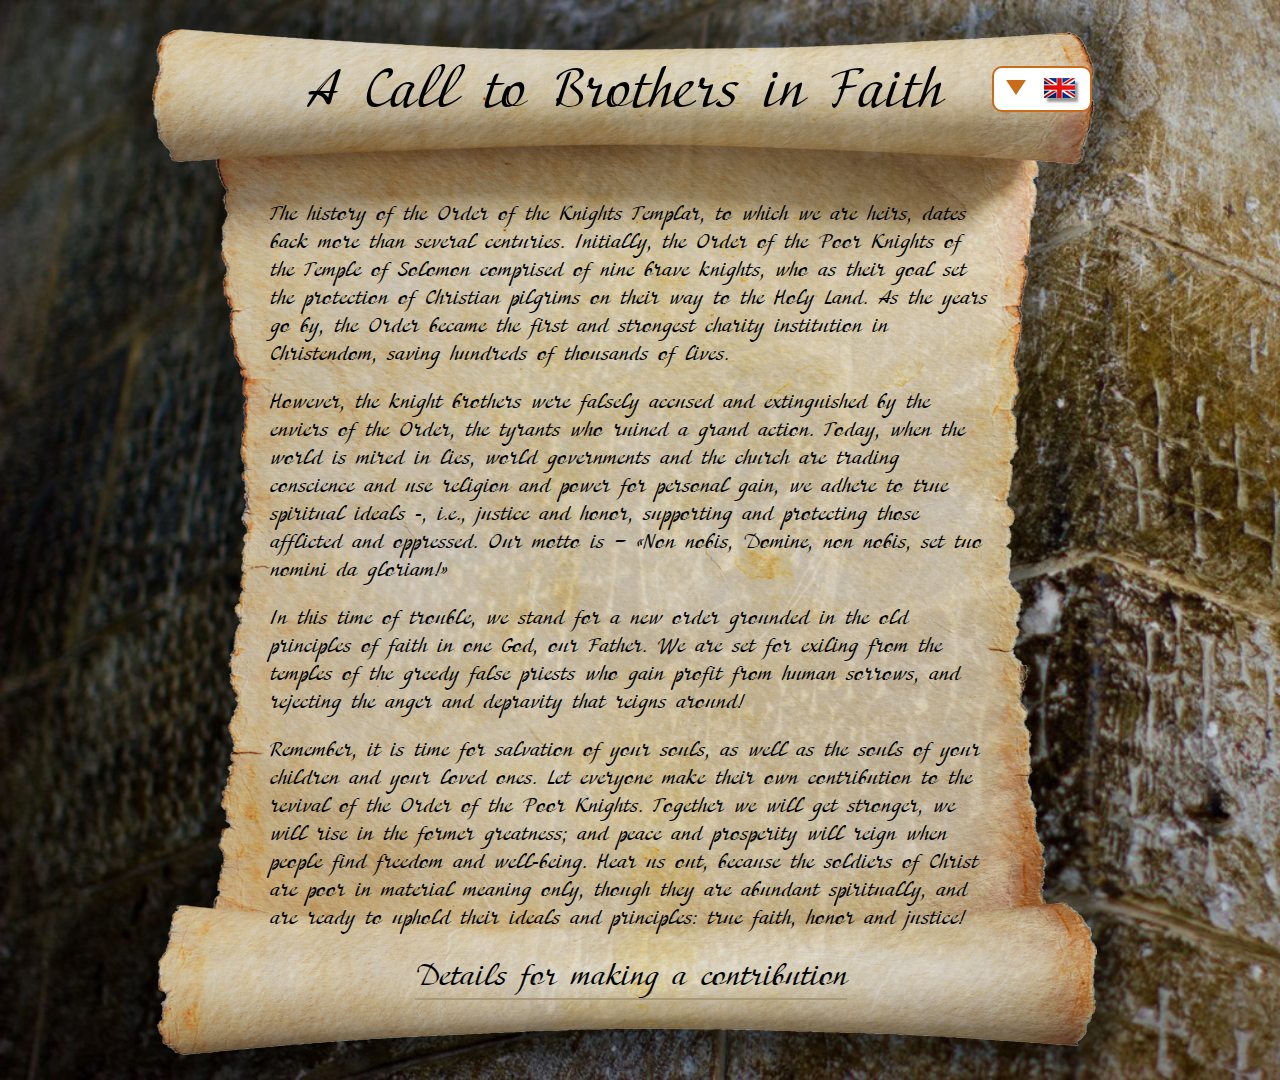
==== index.html @ 1a9f0876 "first commit" ====
<!doctype html>
<html lang="en">
<head>
    <meta charset="UTF-8">
    <meta name="viewport"
          content="width=device-width, user-scalable=no, initial-scale=1.0, maximum-scale=1.0, minimum-scale=1.0">
    <meta http-equiv="X-UA-Compatible" content="ie=edge">
    <title>Орден</title>
    <link rel="stylesheet" href="css/style.css">
    <link rel="stylesheet" href="fonts/stylesheet.css">
    <link rel="stylesheet" href="css/customSelect.css">

</head>
<body>
<main class="main">
    <div class="container">
        <div class="main-wrap">
        <div class="main-wrapper">
            <img src="img/scroll.png" alt="">
            <div class="main-wrapper__title">
                <h1 class="lang-title__letter">A Call to Brothers in Faith</h1>
                <div class="wrapper">
                    <div class="select__wrap">
                        <ul class="default__option">
                            <li>
                                <div class="option british">
                                    <div class="icon"></div>
                                </div>
                            </li>
                        </ul>
                        <ul class="select__ul">
                            <li>
                                <div class="option br">
                                    <div class="icon" data-language="br"></div>
                                </div>
                            </li>
                            <li>
                                <div class="option russia">
                                    <div class="icon" data-language="ru"></div>
                                </div>
                            </li>
                            <li>
                                <div class="option english">
                                    <div class="icon" data-language="en"></div>
                                </div>
                            </li>
                        </ul>
                    </div>
                </div>
            </div>
            <div class="main-wrapper__info">
                <p class="lang-first__p">The history of the Order of the Knights Templar, to which we are heirs, dates
                    back more than several centuries. Initially, the Order of the Poor Knights of
                    the Temple of Solomon comprised of nine brave knights, who as their goal
                    set the protection of Christian pilgrims on their way to the Holy Land. As
                    the years go by, the Order became the first and strongest charity institution
                    in Christendom, saving hundreds of thousands of lives.
                </p>
                <p class="lang-second__p">
                    However, the knight brothers were falsely accused and extinguished by the
                    enviers of the Order, the tyrants who ruined a grand action. Today, when
                    the world is mired in lies, world governments and the church are trading
                    conscience and use religion and power for personal gain, we adhere to
                    true spiritual ideals -, i.e., justice and honor, supporting and protecting
                    those afflicted and oppressed. Our motto is – «Non nobis, Domine,
                    non nobis, set tuo nomini da gloriam!»
                </p>
                <p class="lang-third__p">
                    In this time of trouble, we stand for a new order grounded in the old principles
                    of faith in one God, our Father. We are set for exiling from the temples of the
                    greedy false priests who gain profit from human sorrows, and rejecting the
                    anger and depravity that reigns around!
                </p>
                <p class="lang-fourth__p">
                    Remember, it is time for salvation of your souls, as well as the souls of your
                    children and your loved ones. Let everyone make their own contribution to
                    the revival of the Order of the Poor Knights. Together we will get stronger,
                    we will rise in the former greatness; and peace and prosperity will reign
                    when people find freedom and well-being. Hear us out, because the soldiers
                    of Christ are poor in material meaning only, though they are abundant
                    spiritually, and are ready to uphold their ideals and principles: true faith,
                    honor and justice!
                </p>
            </div>
            <div class="main-wrapper__link">
                <a href="main.html" class="lang-link">Details for making a contribution</a>
            </div>
        </div>
    </div>
    </div>
</main>
<script src="https://code.jquery.com/jquery-3.4.1.min.js"></script>
<script src="js/translate.js"></script>
<script src="js/main.js"></script>
</body>
</html>
---- css/style.css ----
body {
    font-family: 'adventureregular',sans-serif;
    margin: 0;
}
h1{
    margin: 0;
}
p{
    margin: 0;
}
.main{
    background: url("../img/original.jpg") no-repeat;
    z-index: 10;
    background-size: cover;
}
.main-wrap{
 }
.container{
    width: 1080px;
    padding: 0 15px;
    margin: 0 auto;
}
.main-wrapper{
    /*background: url("../img/scroll.png") no-repeat;*/
    /*background-size: cover;*/
    text-align: center;
    z-index: 9;
    height: 1080px;
    width: 1049px;
    position: relative;
}
.main-wrapper img{
    position: absolute;
    left: 0;
    z-index: 1;
}
.main-wrapper__title{
    position: relative;
    padding-top: 60px;
    z-index: 2;
}
.main-wrapper__title h1{
    font-size: 54px;
    font-weight: 400;
}
.main-wrapper__title select{
    position: absolute;
    right: 130px;
    top: 90px;
}
.main-wrapper__info{
    max-width: 721px;
    text-align: left;
    margin-left: 170px;
    padding-top: 50px;
    z-index: 2;
    position: relative;
}
.main-wrapper__info p{
    font-size: 21px;
    font-weight: 400;
    margin-top: 20px;
}
.main-wrapper__link{
    z-index: 2;
    position: absolute;
    bottom: 80px;
    left: 30%;
}
.main-wrapper__link a{
    font-size: 30px;
    color: black;
    text-decoration: none;
    border-bottom: 2px solid #a99a75;
}
.lang-first__p{
    font-size: 21px;
    font-weight: 400;
    margin-top: 20px;
}
@media (max-width: 1100px) {
    .container{
        width: 800px;
    }
    .main-wrapper {
        height: 850px;
        width: 800px;
    }
    .main-wrapper img {
        left: 50% !important;
        width: 800px;
        transform: translate(-50%, 0%);
    }
    .wrapper {
        position: absolute;
        top: 30px !important;
    }
    .main-wrapper__title {
        position: relative;
        padding-top: 45px;
        z-index: 2;
    }
    .main-wrapper__title h1 {
        font-size: 45px;
        font-weight: 400;
    }
    .main-wrapper__info {
        max-width: 530px;
        text-align: left;
        margin-left: 135px;
        padding-top: 10px;
        z-index: 2;
        position: relative;
    }
    .main-wrapper__info p {
        font-size: 16px;
        font-weight: 400;
        margin-top: 20px;
    }
    .main-wrapper__link {
        z-index: 2;
        position: absolute;
        bottom: 85px;
        left: 50%;
        transform: translate(-50%, 0px);
    }
    .main-wrapper__link a {
        font-size: 27px;
        color: black;
        text-decoration: none;
        border-bottom: 2px solid #a99a75;
    }
    .select__wrap {
        width: 70px !important;
    }
    .select__wrap .default__option li {
        padding: 5px 10px 0 0 !important;
    }
    .select__wrap .select__ul li {
        padding: 5px 10px 0 0 !important;
    }
    .select__wrap .option .icon {
        height: 25px !important;
        background-size: 25px 20px !important;
        margin-left: 35px!important;
    }
    .select__wrap .select__ul{
        top: 20px!important;
    }
    .select__wrap .default__option::after {
        left: 8px!important;
        top: 10px !important;
        border-left: 7px solid transparent !important;
        border-right: 7px solid transparent !important;
        border-top: 10px solid #c96c1a !important;
    }
}
@media (max-width: 830px) {
    .container {
        width: 550px;
    }
    .wrapper {
        top: 25px !important;
    }
    .main-wrapper {
        height: 600px;
        width: 550px;
    }
    .main-wrapper img {
        left: 50% !important;
        width: 550px;
        transform: translate(-50%, 0%);
    }
    .main-wrapper__title {
        position: relative;
        padding-top: 35px;
        z-index: 2;
    }
    .main-wrapper__title h1 {
        font-size: 32px;
        font-weight: 400;
    }
    .main-wrapper__info {
        max-width: 350px;
        text-align: left;
        margin-left: 100px;
        padding-top: 15px;
        z-index: 2;
        position: relative;
    }
    .main-wrapper__info p {
        font-size: 10px;
        font-weight: 400;
        margin-top: 20px;
    }
    .main-wrapper__link {
        z-index: 2;
        position: absolute;
        bottom: 75px;
        left: 50%;
        transform: translate(-50%, 0px);
    }
    .main-wrapper__link a {
        font-size: 19px;
        color: black;
        text-decoration: none;
        border-bottom: 2px solid #a99a75;
    }
    .select__wrap {
        width: 50px !important;
    }
    .select__wrap .option .icon {
        height: 15px !important;
        background-size: 20px 15px !important;
        margin-left: 23px!important;
    }
    .select__wrap .default__option::after {
        left: 7px!important;
        top: 7px !important;
        border-left: 5px solid transparent !important;
        border-right: 5px solid transparent !important;
        border-top: 8px solid #c96c1a !important;
    }
    .select__wrap .select__ul {
        top: 8px!important;
    }
}
---- fonts/stylesheet.css ----
/*! Generated by Font Squirrel (https://www.fontsquirrel.com) on May 6, 2022 */



@font-face {
    font-family: 'adventureregular';
    src: url('Adventure.ttf') format('opentype');
    font-weight: normal;
    font-style: normal;

}
---- css/customSelect.css ----
.wrapper {
    position: absolute;
    top: 50px;
    left: 85%;
}
.wrapper-knight {
    position: absolute;
    top: -15px;
    left: 65%;
}
.select__wrap{
    width: 100px;
    position: relative;
    user-select: none;
}
.select__wrap .default__option{
    position: relative;
    border-radius: 10px;
    cursor: pointer;
    background: #fff;
    border: 2px solid #c96c1a;
    padding-left: 0;

}
.select__wrap .default__option li {
    list-style: none;
    padding: 10px 10px 0 10px;
}
.select__wrap .default__option::after {
    content: '';
    position: absolute;
    top: 12px;
    left: 12px;
    width: 0;
    height: 0;
    border-left: 10px solid transparent;
    border-right: 10px solid transparent;
    border-top: 15px solid #c96c1a;
    transition: 0.2s ease-in-out;
}
.select__wrap .select__ul{
    position: absolute;
    top: 30px;
    left: 0;
    width: 100%;
    background: #fff;
    border-radius: 10px;
    padding: 0;
    visibility: hidden;
    transition: 0.2s ease-in-out;
    opacity: 0;
}
.select__wrap .select__ul li {
    list-style: none;
    cursor: pointer;
    border: 2px solid  #c96c1a;
    padding: 10px 10px 0 10px;
}
.select__wrap .select__ul li:hover {
    background: #fff4dd;

}
.select__wrap .select__ul li:first-child {
    border-top-left-radius: 5px;
    border-top-right-radius: 5px;
}
.select__wrap .select__ul li:last-child {
    border-bottom-left-radius: 5px;
    border-bottom-right-radius: 5px;

}
.select__wrap .option .icon {
    background: url("../img/br.png") no-repeat 0 0;
    height: 32px;
    width: 40px;
}
.select__wrap .option.british .icon {
    margin-left: 40px;
}
.select__wrap .option.br .icon{
    background: url("../img/br.png")no-repeat 0 0;
    margin-left: 40px;
}
.select__wrap .option.russia .icon {
    background: url("../img/russian.png") no-repeat 0 0;
    margin-left: 40px;
}
.select__wrap .option.english .icon {
    background: url("../img/en.png") no-repeat 0 0;
    margin-left: 40px;
}
.select__wrap.active .default__option::after {
    transform: rotate(-180deg);
}
.select__wrap.active .select__ul{
    visibility: visible;
    opacity: 1;
}
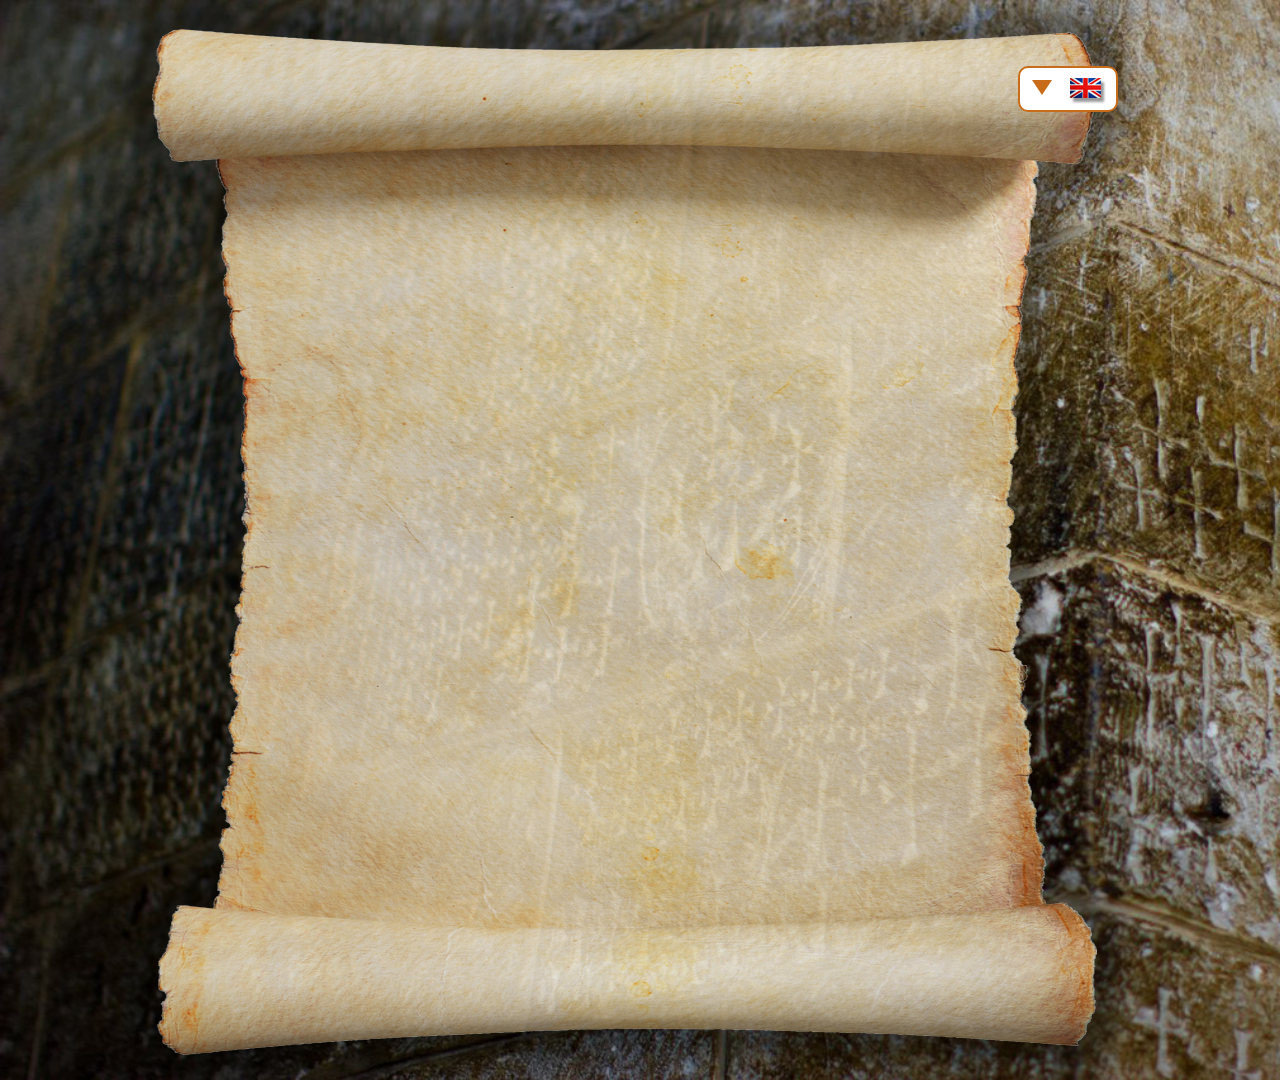
==== commit 65dcf508: "Add files via upload" ====
--- a/index.html
+++ b/index.html
@@ -36,12 +36,12 @@
                             </li>
                             <li>
                                 <div class="option russia">
-                                    <div class="icon" data-language="ru"></div>
+                                    <div class="icon" data-language="fr"></div>
                                 </div>
                             </li>
                             <li>
                                 <div class="option english">
-                                    <div class="icon" data-language="en"></div>
+                                    <div class="icon" data-language="sp"></div>
                                 </div>
                             </li>
                         </ul>
@@ -83,7 +83,7 @@
                 </p>
             </div>
             <div class="main-wrapper__link">
-                <a href="main.html" class="lang-link">Details for making a contribution</a>
+                <a href="№" class="lang-link">Details for making a contribution</a>
             </div>
         </div>
     </div>
--- a/css/style.css
+++ b/css/style.css
@@ -26,7 +26,7 @@
     text-align: center;
     z-index: 9;
     height: 1080px;
-    width: 1049px;
+    /*width: 1049px;*/
     position: relative;
 }
 .main-wrapper img{
@@ -42,6 +42,7 @@
 .main-wrapper__title h1{
     font-size: 54px;
     font-weight: 400;
+    display: none;
 }
 .main-wrapper__title select{
     position: absolute;
@@ -54,6 +55,7 @@
     margin-left: 170px;
     padding-top: 50px;
     z-index: 2;
+    display: none;
     position: relative;
 }
 .main-wrapper__info p{
@@ -66,6 +68,7 @@
     position: absolute;
     bottom: 80px;
     left: 30%;
+    display: none;
 }
 .main-wrapper__link a{
     font-size: 30px;
@@ -82,10 +85,10 @@
     .container{
         width: 800px;
     }
-    .main-wrapper {
-        height: 850px;
-        width: 800px;
-    }
+    /*.main-wrapper {*/
+    /*    height: 850px;*/
+    /*    width: 800px;*/
+    /*}*/
     .main-wrapper img {
         left: 50% !important;
         width: 800px;
@@ -162,10 +165,10 @@
     .wrapper {
         top: 25px !important;
     }
-    .main-wrapper {
-        height: 600px;
-        width: 550px;
-    }
+    /*.main-wrapper {*/
+    /*    height: 600px;*/
+    /*    width: 550px;*/
+    /*}*/
     .main-wrapper img {
         left: 50% !important;
         width: 550px;
@@ -224,4 +227,76 @@
     .select__wrap .select__ul {
         top: 8px!important;
     }
+}
+@media (max-width: 550px) {
+    .container {
+        width: 300px;
+    }
+    /*.main-wrapper {*/
+    /*    height: 450px;*/
+    /*    width: 300px;*/
+    /*}*/
+    .main-wrapper img {
+        left: 50% !important;
+        width: 320px;
+        transform: translate(-50%, 0%);
+        height: 400px;
+    }
+    .main-wrapper__title {
+        position: relative;
+        padding-top: 25px;
+        z-index: 2;
+    }
+    .main-wrapper__title h1 {
+        font-size: 18px;
+        font-weight: 400;
+    }
+    .wrapper {
+        top: 5px !important;
+        left: 90% !important;
+    }
+    .select__wrap {
+        width: 45px !important;
+    }
+    .select__wrap .default__option::after {
+        left: 7px!important;
+        top: 7px !important;
+        border-left: 4px solid transparent !important;
+        border-right: 4px solid transparent !important;
+        border-top: 7px solid #c96c1a !important;
+    }
+    .select__wrap .select__ul {
+        top: 5px!important;
+    }
+    .main-wrapper__info {
+        max-width: 220px;
+        text-align: left;
+        margin-left: 45px;
+        z-index: 2;
+        position: relative;
+        padding-top: 18px;
+    }
+    .main-wrapper__info p {
+        font-size: 7px;
+        font-weight: 400;
+        margin-top: 5px;
+    }
+    .main-wrapper__link {
+        z-index: 2;
+        position: absolute;
+        bottom: 80px;
+        left: 50%;
+        transform: translate(-50%, 0px);
+    }
+    .main-wrapper__link a {
+        font-size: 10px;
+        color: black;
+        text-decoration: none;
+        border-bottom: 2px solid #a99a75;
+    }
+    .select__wrap .option .icon {
+        height: 13px !important;
+        background-size: 15px 10px !important;
+        margin-left: 20px!important;
+    }
 }--- a/css/customSelect.css
+++ b/css/customSelect.css
@@ -82,12 +82,14 @@
     margin-left: 40px;
 }
 .select__wrap .option.russia .icon {
-    background: url("../img/russian.png") no-repeat 0 0;
+    background: url("../img/fr.png") no-repeat 0 0;
     margin-left: 40px;
+    background-size: 30px;
 }
 .select__wrap .option.english .icon {
-    background: url("../img/en.png") no-repeat 0 0;
+    background: url("../img/sp.png") no-repeat 0 0;
     margin-left: 40px;
+    background-size: 30px;
 }
 .select__wrap.active .default__option::after {
     transform: rotate(-180deg);
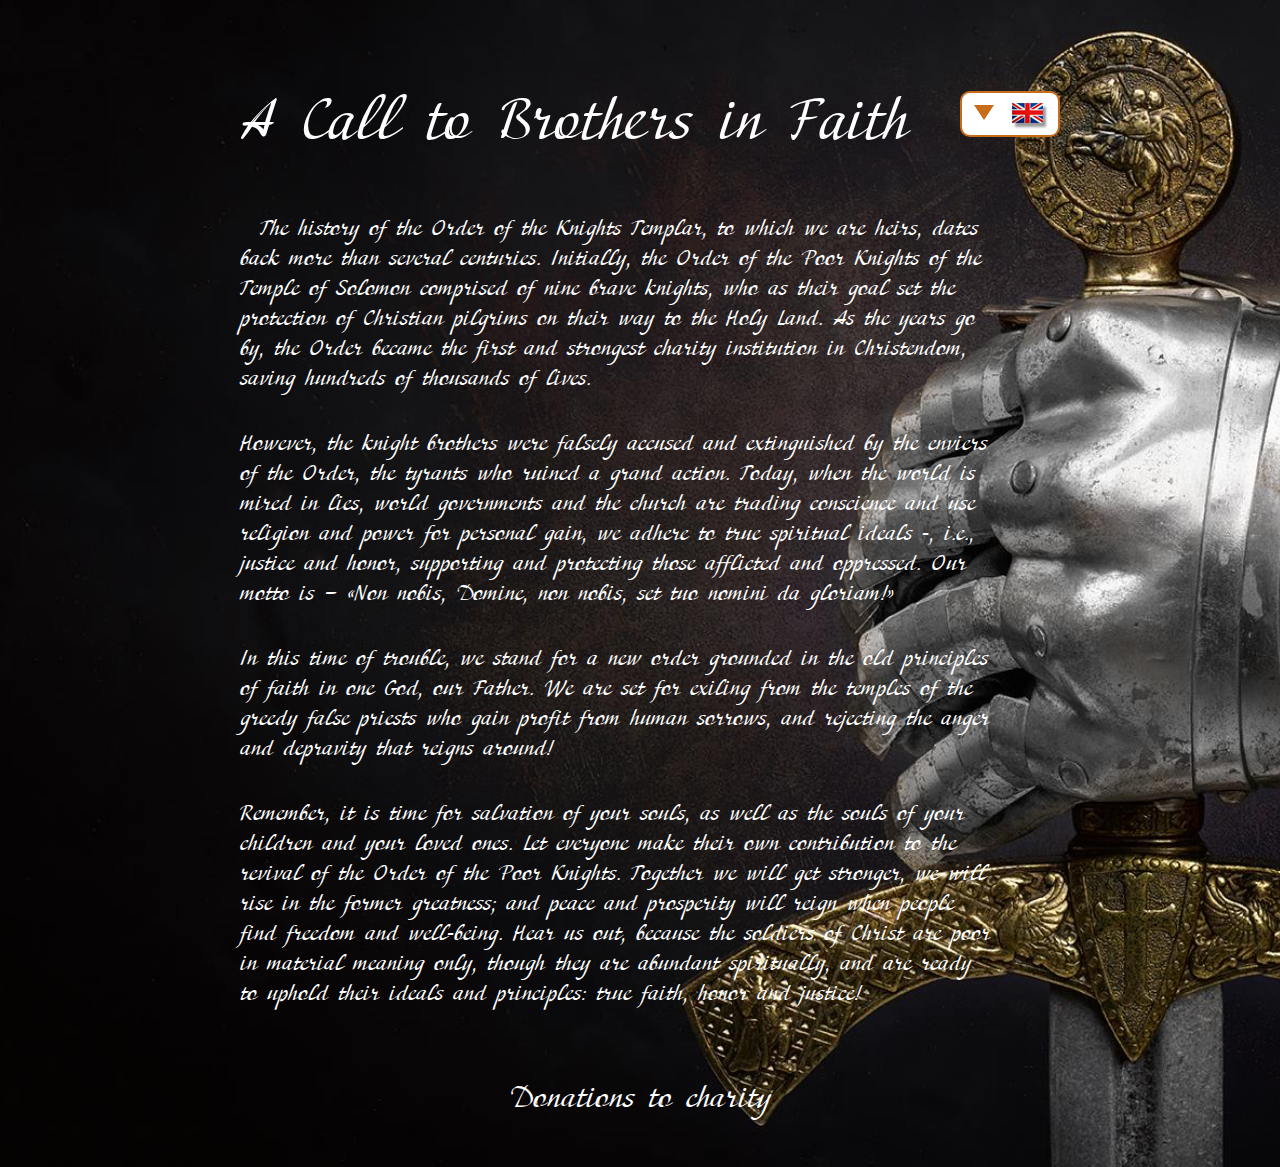
==== commit adcac6ac: "commit" ====
--- a/index.html
+++ b/index.html
@@ -6,91 +6,88 @@
           content="width=device-width, user-scalable=no, initial-scale=1.0, maximum-scale=1.0, minimum-scale=1.0">
     <meta http-equiv="X-UA-Compatible" content="ie=edge">
     <title>Орден</title>
-    <link rel="stylesheet" href="css/style.css">
+    <link rel="stylesheet" href="css/main.css">
     <link rel="stylesheet" href="fonts/stylesheet.css">
     <link rel="stylesheet" href="css/customSelect.css">
-
 </head>
 <body>
 <main class="main">
-    <div class="container">
-        <div class="main-wrap">
-        <div class="main-wrapper">
-            <img src="img/scroll.png" alt="">
-            <div class="main-wrapper__title">
-                <h1 class="lang-title__letter">A Call to Brothers in Faith</h1>
-                <div class="wrapper">
-                    <div class="select__wrap">
-                        <ul class="default__option">
-                            <li>
-                                <div class="option british">
-                                    <div class="icon"></div>
-                                </div>
-                            </li>
-                        </ul>
-                        <ul class="select__ul">
-                            <li>
-                                <div class="option br">
-                                    <div class="icon" data-language="br"></div>
-                                </div>
-                            </li>
-                            <li>
-                                <div class="option russia">
-                                    <div class="icon" data-language="fr"></div>
-                                </div>
-                            </li>
-                            <li>
-                                <div class="option english">
-                                    <div class="icon" data-language="sp"></div>
-                                </div>
-                            </li>
-                        </ul>
-                    </div>
+<div class="container-knight">
+    <div class="main-wrapper">
+        <div class="main-wrapper__title">
+            <h1 class="lang-title__letter">A Call to Brothers in Faith</h1>
+            <div class="wrapper-knight">
+                <div class="select__wrap">
+                    <ul class="default__option">
+                        <li>
+                            <div class="option british">
+                                <div class="icon" data-language="br"></div>
+                            </div>
+                        </li>
+                    </ul>
+                    <ul class="select__ul">
+                        <li>
+                            <div class="option br">
+                                <div class="icon" data-language="br"></div>
+                            </div>
+                        </li>
+                        <li>
+                            <div class="option russia">
+                                <div class="icon" data-language="fr"></div>
+                            </div>
+                        </li>
+                        <li>
+                            <div class="option english">
+                                <div class="icon" data-language="sp"></div>
+                            </div>
+                        </li>
+                    </ul>
                 </div>
             </div>
-            <div class="main-wrapper__info">
-                <p class="lang-first__p">The history of the Order of the Knights Templar, to which we are heirs, dates
-                    back more than several centuries. Initially, the Order of the Poor Knights of
-                    the Temple of Solomon comprised of nine brave knights, who as their goal
-                    set the protection of Christian pilgrims on their way to the Holy Land. As
-                    the years go by, the Order became the first and strongest charity institution
-                    in Christendom, saving hundreds of thousands of lives.
-                </p>
-                <p class="lang-second__p">
-                    However, the knight brothers were falsely accused and extinguished by the
-                    enviers of the Order, the tyrants who ruined a grand action. Today, when
-                    the world is mired in lies, world governments and the church are trading
-                    conscience and use religion and power for personal gain, we adhere to
-                    true spiritual ideals -, i.e., justice and honor, supporting and protecting
-                    those afflicted and oppressed. Our motto is – «Non nobis, Domine,
-                    non nobis, set tuo nomini da gloriam!»
-                </p>
-                <p class="lang-third__p">
-                    In this time of trouble, we stand for a new order grounded in the old principles
-                    of faith in one God, our Father. We are set for exiling from the temples of the
-                    greedy false priests who gain profit from human sorrows, and rejecting the
-                    anger and depravity that reigns around!
-                </p>
-                <p class="lang-fourth__p">
-                    Remember, it is time for salvation of your souls, as well as the souls of your
-                    children and your loved ones. Let everyone make their own contribution to
-                    the revival of the Order of the Poor Knights. Together we will get stronger,
-                    we will rise in the former greatness; and peace and prosperity will reign
-                    when people find freedom and well-being. Hear us out, because the soldiers
-                    of Christ are poor in material meaning only, though they are abundant
-                    spiritually, and are ready to uphold their ideals and principles: true faith,
-                    honor and justice!
-                </p>
-            </div>
-            <div class="main-wrapper__link">
-                <a href="№" class="lang-link">Details for making a contribution</a>
-            </div>
+        </div>
+        <div class="main-wrapper__info">
+            <p class="lang-first__p">
+                The history of the Order of the Knights Templar, to which we are heirs, dates
+                back more than several centuries. Initially, the Order of the Poor Knights of
+                the Temple of Solomon comprised of nine brave knights, who as their goal
+                set the protection of Christian pilgrims on their way to the Holy Land. As
+                the years go by, the Order became the first and strongest charity institution
+                in Christendom, saving hundreds of thousands of lives.
+            </p>
+            <p class="lang-second__p">
+                However, the knight brothers were falsely accused and extinguished by the
+                enviers of the Order, the tyrants who ruined a grand action. Today, when
+                the world is mired in lies, world governments and the church are trading
+                conscience and use religion and power for personal gain, we adhere to
+                true spiritual ideals -, i.e., justice and honor, supporting and protecting
+                those afflicted and oppressed. Our motto is – «Non nobis, Domine,
+                non nobis, set tuo nomini da gloriam!»
+            </p>
+            <p class="lang-third__p">
+                In this time of trouble, we stand for a new order grounded in the old principles
+                of faith in one God, our Father. We are set for exiling from the temples of the
+                greedy false priests who gain profit from human sorrows, and rejecting the
+                anger and depravity that reigns around!
+            </p>
+            <p class="lang-fourth__p">
+                Remember, it is time for salvation of your souls, as well as the souls of your
+                children and your loved ones. Let everyone make their own contribution to
+                the revival of the Order of the Poor Knights. Together we will get stronger,
+                we will rise in the former greatness; and peace and prosperity will reign
+                when people find freedom and well-being. Hear us out, because the soldiers
+                of Christ are poor in material meaning only, though they are abundant
+                spiritually, and are ready to uphold their ideals and principles: true faith,
+                honor and justice!
+            </p>
+        </div>
+        <div class="main-wrapper__link">
+            <a href="letter.html" class="lang-knight">Donations to charity</a>
         </div>
     </div>
-    </div>
+</div>
 </main>
+<script src="js/translate.js"></script>
 <script src="https://code.jquery.com/jquery-3.4.1.min.js"></script>
-<script src="js/translate.js"></script>
 <script src="js/main.js"></script>
 </body>
 </html>--- a/css/main.css
+++ b/css/main.css
@@ -0,0 +1,152 @@
+body {
+    font-family: 'adventureregular',sans-serif;
+    margin: 0;
+    /*height: 1080px;*/
+    color: white;
+}
+h1{
+    margin: 0;
+}
+p{
+    margin: 0;
+}
+
+.main{
+    background: url("../img/knight.png") no-repeat center;
+    background-size: cover;
+}
+.container-knight{
+    width: 1230px;
+    padding: 0 15px;
+    margin: 0 auto;
+}
+.main-wrapper{
+   padding-top: 90px;
+}
+.main-wrapper__title {
+    position: relative;
+}
+.main-wrapper__title h1{
+    font-size: 57px;
+    font-weight: normal;
+    margin-bottom: 50px;
+}
+.main-wrapper__title select {
+    position: absolute;
+    top: 25px;
+    right: 30%;
+}
+.main-wrapper__info{
+    max-width: 750px;
+}
+.main-wrapper__info p {
+    font-size: 21px;
+    font-weight: normal;
+    margin-top: 35px;
+}
+.main-wrapper__info p:first-child{
+    text-indent: 20px;
+}
+.main-wrapper__link{
+    margin-top: 160px;
+    text-align: right;
+    padding-bottom: 45px;
+}
+.main-wrapper__link a{
+    font-weight: normal;
+    font-size: 30px;
+    color: white;
+    text-decoration: none;
+}
+@media (max-width: 1440px) {
+    .main {
+        background: url(../img/knight.png) no-repeat center;
+        background-size: cover;
+    }
+    .container-knight{
+        width: 1000px;
+    }
+    .wrapper-knight {
+        left: 75% !important;
+    }
+    .main-wrapper__link{
+        text-align: center;
+        margin-top: 80px;
+    }
+}
+@media (max-width: 1280px) {
+    .container-knight{
+        width: 800px;
+    }
+    .wrapper-knight {
+        left: 90% !important;
+    }
+    .main-wrapper__info p{
+        font-size: 22px;
+    }
+    .main-wrapper__link{
+        margin-top: 70px;
+        text-align: center;
+    }
+}
+@media (max-width: 980px) {
+    .main{
+        background-position-x: center !important;
+    }
+    .container-knight{
+        width: 540px;
+    }
+    .main-wrapper {
+        padding-top: 50px;
+    }
+    .wrapper-knight {
+        left: 100% !important;
+    }
+    .main-wrapper__title h1{
+        font-size: 45px;
+    }
+    .main-wrapper__info p {
+        font-size: 20px;
+    }
+    .main-wrapper__link a {
+        font-size: 35px;
+    }
+}
+@media (max-width: 768px) {
+    .wrapper-knight{
+        left: 40%!important;
+        top: -65px !important;
+    }
+}
+@media (max-width: 600px) {
+    .container-knight{
+        width: 400px;
+    }
+    .main-wrapper__title h1 {
+        font-size: 34px;
+    }
+    .main-wrapper__info p {
+        font-size: 18px;
+    }
+    .main-wrapper__title h1{
+        margin-bottom: 0;
+    }
+    .main-wrapper__link {
+        margin-top: 50px;
+        text-align: center;
+    }
+}
+@media (max-width: 450px) {
+    .container-knight {
+        width: 320px;
+    }
+    .main-wrapper__title h1 {
+        font-size: 27px;
+    }
+    .main-wrapper__info {
+        max-width: 320px;
+    }
+    .main-wrapper__link a {
+        font-size: 30px;
+    }
+}--- a/css/customSelect.css
+++ b/css/customSelect.css
@@ -1,7 +1,7 @@
 .wrapper {
     position: absolute;
-    top: 50px;
-    left: 85%;
+    top: 45px;
+    right: 80px;
 }
 .wrapper-knight {
     position: absolute;
